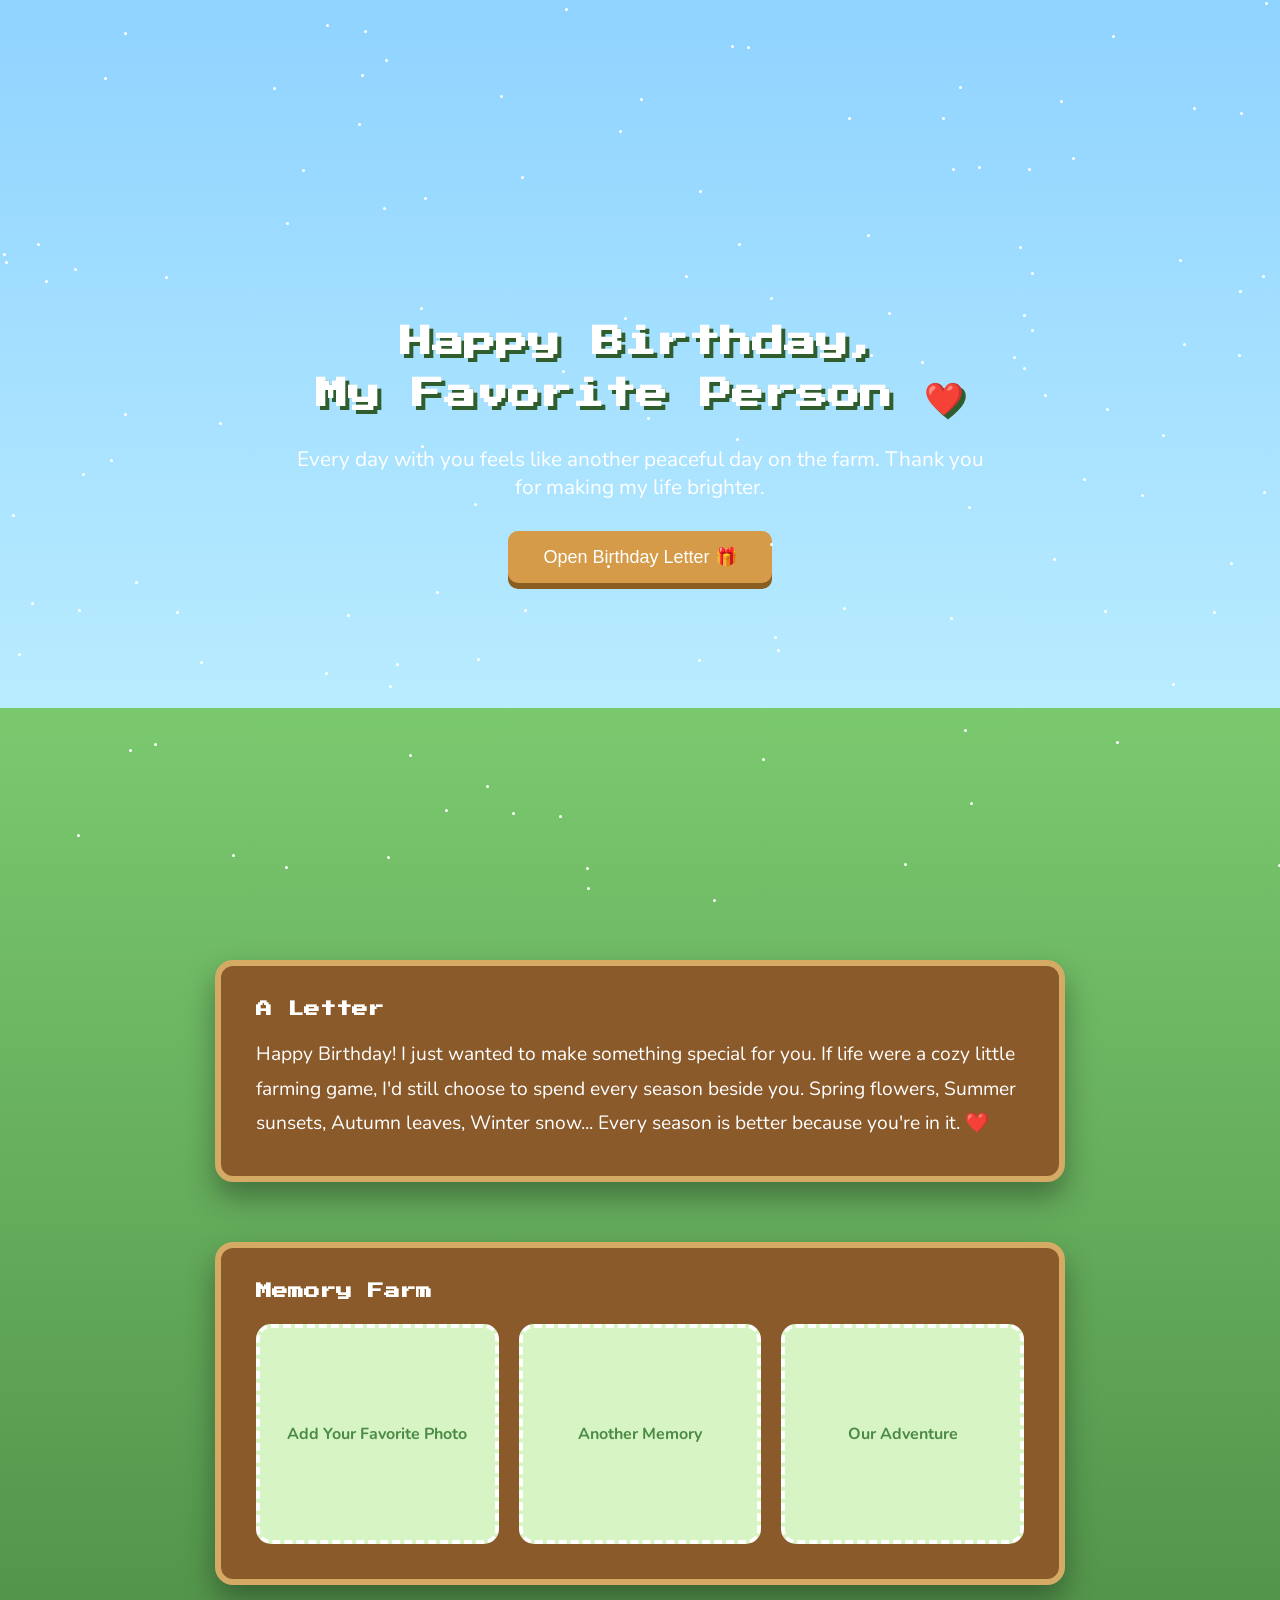
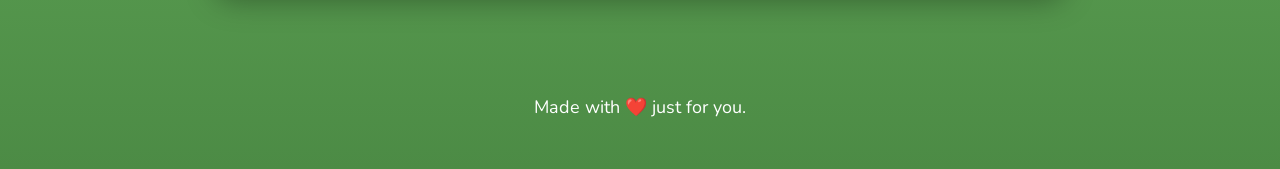
==== index.html @ 1512f456 "Add birthday celebration webpage" ====
<!DOCTYPE html>
<html lang="en">
<head>
<meta charset="UTF-8">
<meta name="viewport" content="width=device-width, initial-scale=1.0">
<title>Happy Birthday ❤️</title>

<link href="https://fonts.googleapis.com/css2?family=Press+Start+2P&family=Nunito:wght@400;700&display=swap" rel="stylesheet">

<style>
*{
margin:0;
padding:0;
box-sizing:border-box;
}

body{
font-family:Nunito,sans-serif;
background:linear-gradient(#8fd3ff,#b9ecff 40%,#7bc96f 40%,#4c8b45);
overflow-x:hidden;
color:#fff;
}

.stars{
position:fixed;
width:100%;
height:100%;
pointer-events:none;
}

.star{
position:absolute;
width:3px;
height:3px;
background:white;
border-radius:50%;
animation:twinkle 2s infinite alternate;
}

@keyframes twinkle{
from{opacity:.2;}
to{opacity:1;}
}

header{
height:100vh;
display:flex;
flex-direction:column;
justify-content:center;
align-items:center;
text-align:center;
padding:20px;
}

h1{
font-family:'Press Start 2P',cursive;
font-size:2rem;
line-height:1.6;
text-shadow:4px 4px #2f5d2e;
margin-bottom:25px;
}

.subtitle{
font-size:1.3rem;
max-width:700px;
margin-bottom:30px;
}

button{
padding:15px 35px;
border:none;
background:#d69b48;
color:white;
font-size:18px;
border-radius:10px;
cursor:pointer;
box-shadow:0 6px #8a5d20;
transition:.2s;
}

button:hover{
transform:translateY(-3px);
}

.card{
max-width:850px;
margin:60px auto;
background:#8b5a2b;
border:6px solid #d4aa65;
border-radius:18px;
padding:35px;
box-shadow:0 15px 30px rgba(0,0,0,.35);
}

.card h2{
font-family:'Press Start 2P';
margin-bottom:20px;
font-size:1rem;
}

.card p{
font-size:1.2rem;
line-height:1.8;
}

.gallery{
display:grid;
grid-template-columns:repeat(auto-fit,minmax(220px,1fr));
gap:20px;
margin-top:25px;
}

.photo{
height:220px;
background:#d7f4c5;
border:4px dashed #fff;
display:flex;
align-items:center;
justify-content:center;
color:#4c8b45;
font-weight:bold;
border-radius:15px;
}

footer{
padding:50px;
text-align:center;
font-size:18px;
}

.floating-heart{
position:fixed;
font-size:25px;
animation:float 7s linear forwards;
pointer-events:none;
}

@keyframes float{
0%{
transform:translateY(0) scale(.5);
opacity:0;
}
20%{opacity:1;}
100%{
transform:translateY(-110vh) scale(1.4);
opacity:0;
}
}
</style>
</head>

<body>

<div class="stars" id="stars"></div>

<header>

<h1>Happy Birthday,<br>My Favorite Person ❤️</h1>

<p class="subtitle">
Every day with you feels like another peaceful day on the farm.
Thank you for making my life brighter.
</p>

<button onclick="showSurprise()">Open Birthday Letter 🎁</button>

</header>

<section class="card">

<h2>A Letter</h2>

<p id="letter">
Happy Birthday!

I just wanted to make something special for you.
If life were a cozy little farming game,
I'd still choose to spend every season beside you.

Spring flowers,
Summer sunsets,
Autumn leaves,
Winter snow...

Every season is better because you're in it.

❤️
</p>

</section>

<section class="card">

<h2>Memory Farm</h2>

<div class="gallery">

<div class="photo">
Add Your Favorite Photo
</div>

<div class="photo">
Another Memory
</div>

<div class="photo">
Our Adventure
</div>

</div>

</section>

<footer>

Made with ❤️ just for you.

</footer>

<script>

for(let i=0;i<120;i++){

const star=document.createElement("div");
star.className="star";

star.style.left=Math.random()*100+"%";
star.style.top=Math.random()*100+"%";
star.style.animationDelay=Math.random()*2+"s";

document.getElementById("stars").appendChild(star);

}

function showSurprise(){

alert("Happy Birthday ❤️\n\nYou are my favorite person, and I hope this year brings you as much happiness as you've brought into my life.");

for(let i=0;i<40;i++){

setTimeout(createHeart,i*120);

}

}

function createHeart(){

const heart=document.createElement("div");

heart.className="floating-heart";
heart.innerHTML="❤️";

heart.style.left=Math.random()*100+"vw";
heart.style.bottom="-20px";

document.body.appendChild(heart);

setTimeout(()=>{
heart.remove();
},7000);

}

</script>

</body>
</html>
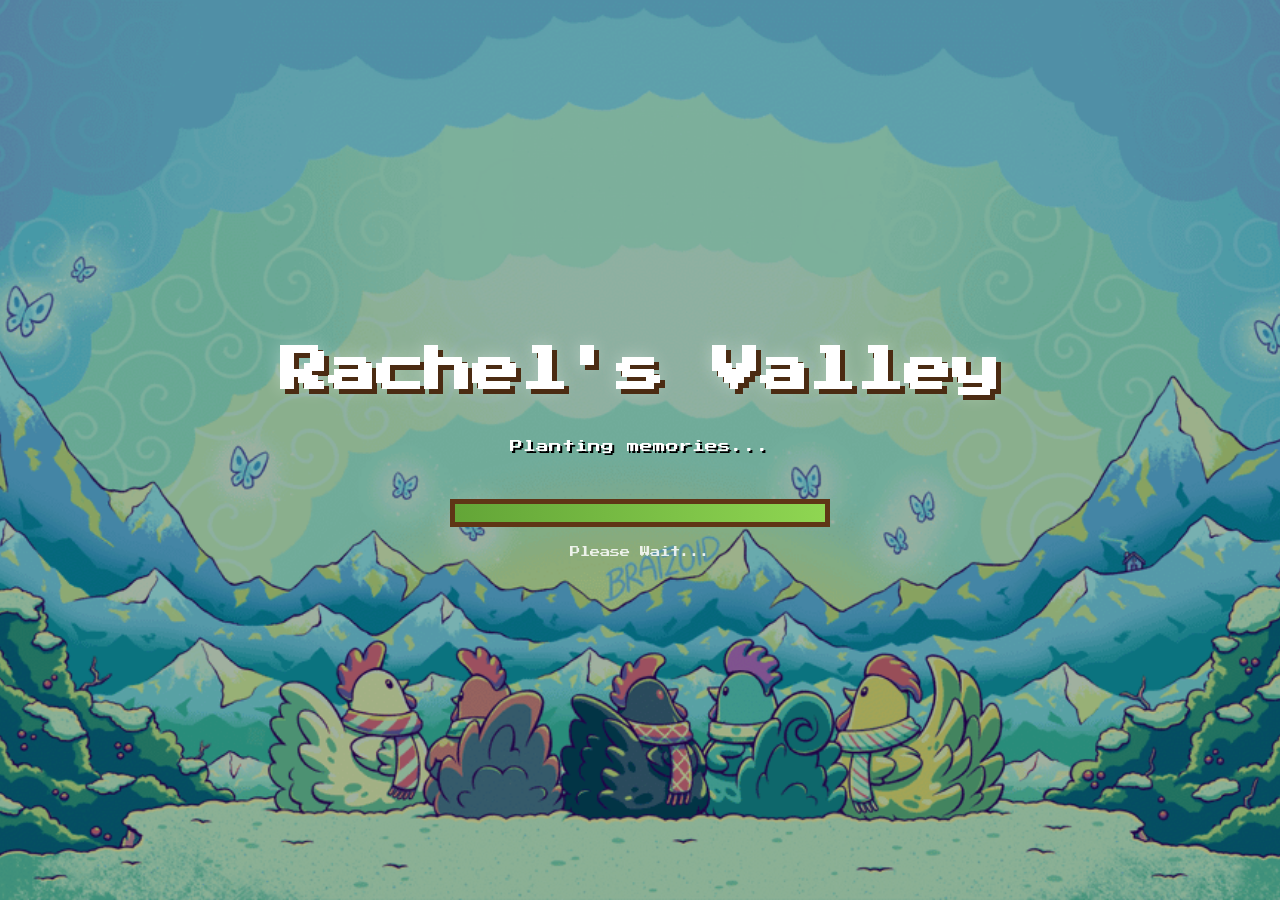
==== commit ff567bad: "Title and loading screen done" ====
--- a/index.html
+++ b/index.html
@@ -1,268 +1,258 @@
 <!DOCTYPE html>
 <html lang="en">
+
 <head>
-<meta charset="UTF-8">
-<meta name="viewport" content="width=device-width, initial-scale=1.0">
-<title>Happy Birthday ❤️</title>
-
-<link href="https://fonts.googleapis.com/css2?family=Press+Start+2P&family=Nunito:wght@400;700&display=swap" rel="stylesheet">
-
-<style>
-*{
-margin:0;
-padding:0;
-box-sizing:border-box;
-}
-
-body{
-font-family:Nunito,sans-serif;
-background:linear-gradient(#8fd3ff,#b9ecff 40%,#7bc96f 40%,#4c8b45);
-overflow-x:hidden;
-color:#fff;
-}
-
-.stars{
-position:fixed;
-width:100%;
-height:100%;
-pointer-events:none;
-}
-
-.star{
-position:absolute;
-width:3px;
-height:3px;
-background:white;
-border-radius:50%;
-animation:twinkle 2s infinite alternate;
-}
-
-@keyframes twinkle{
-from{opacity:.2;}
-to{opacity:1;}
-}
-
-header{
-height:100vh;
-display:flex;
-flex-direction:column;
-justify-content:center;
-align-items:center;
-text-align:center;
-padding:20px;
-}
-
-h1{
-font-family:'Press Start 2P',cursive;
-font-size:2rem;
-line-height:1.6;
-text-shadow:4px 4px #2f5d2e;
-margin-bottom:25px;
-}
-
-.subtitle{
-font-size:1.3rem;
-max-width:700px;
-margin-bottom:30px;
-}
-
-button{
-padding:15px 35px;
-border:none;
-background:#d69b48;
-color:white;
-font-size:18px;
-border-radius:10px;
-cursor:pointer;
-box-shadow:0 6px #8a5d20;
-transition:.2s;
-}
-
-button:hover{
-transform:translateY(-3px);
-}
-
-.card{
-max-width:850px;
-margin:60px auto;
-background:#8b5a2b;
-border:6px solid #d4aa65;
-border-radius:18px;
-padding:35px;
-box-shadow:0 15px 30px rgba(0,0,0,.35);
-}
-
-.card h2{
-font-family:'Press Start 2P';
-margin-bottom:20px;
-font-size:1rem;
-}
-
-.card p{
-font-size:1.2rem;
-line-height:1.8;
-}
-
-.gallery{
-display:grid;
-grid-template-columns:repeat(auto-fit,minmax(220px,1fr));
-gap:20px;
-margin-top:25px;
-}
-
-.photo{
-height:220px;
-background:#d7f4c5;
-border:4px dashed #fff;
-display:flex;
-align-items:center;
-justify-content:center;
-color:#4c8b45;
-font-weight:bold;
-border-radius:15px;
-}
-
-footer{
-padding:50px;
-text-align:center;
-font-size:18px;
-}
-
-.floating-heart{
-position:fixed;
-font-size:25px;
-animation:float 7s linear forwards;
-pointer-events:none;
-}
-
-@keyframes float{
-0%{
-transform:translateY(0) scale(.5);
-opacity:0;
-}
-20%{opacity:1;}
-100%{
-transform:translateY(-110vh) scale(1.4);
-opacity:0;
-}
-}
-</style>
+
+    <meta charset="UTF-8">
+    <meta name="viewport" content="width=device-width, initial-scale=1.0">
+
+    <title>Rachel's Valley</title>
+
+    <link rel="stylesheet" href="style.css">
+
+    <!-- Font -->
+    <link href="https://fonts.googleapis.com/css2?family=Press+Start+2P&display=swap" rel="stylesheet">
+
 </head>
 
 <body>
 
-<div class="stars" id="stars"></div>
-
-<header>
-
-<h1>Happy Birthday,<br>My Favorite Person ❤️</h1>
-
-<p class="subtitle">
-Every day with you feels like another peaceful day on the farm.
-Thank you for making my life brighter.
-</p>
-
-<button onclick="showSurprise()">Open Birthday Letter 🎁</button>
-
-</header>
-
-<section class="card">
-
-<h2>A Letter</h2>
-
-<p id="letter">
-Happy Birthday!
-
-I just wanted to make something special for you.
-If life were a cozy little farming game,
-I'd still choose to spend every season beside you.
-
-Spring flowers,
-Summer sunsets,
-Autumn leaves,
-Winter snow...
-
-Every season is better because you're in it.
-
-❤️
-</p>
-
-</section>
-
-<section class="card">
-
-<h2>Memory Farm</h2>
-
-<div class="gallery">
-
-<div class="photo">
-Add Your Favorite Photo
+    <!-- ===================================== -->
+    <!-- LOADING SCREEN -->
+    <!-- ===================================== -->
+
+    <section id="loading-screen">
+
+        <div class="overlay"></div>
+
+        <div class="loading-container">
+
+            <h1 class="loading-title">
+                Rachel's Valley
+            </h1>
+
+            <p id="loading-text">
+                Loading Farm...
+            </p>
+
+            <div class="loading-bar">
+
+                <div class="progress"></div>
+
+            </div>
+
+            <p class="loading-tip">
+                Please Wait...
+            </p>
+
+        </div>
+
+    </section>
+
+
+
+
+
+    <!-- ===================================== -->
+    <!-- TITLE SCREEN -->
+    <!-- ===================================== -->
+
+    <section id="title-screen">
+
+        <div class="overlay"></div>
+
+        <div class="title-content">
+
+            <h1 class="game-title">
+                Rachel's Valley
+            </h1>
+
+            <p class="subtitle">
+                A Birthday Adventure
+            </p>
+
+            <div class="menu">
+
+                <button id="load-game" class="menu-button">
+                    🌼 Load Game 🌼
+                </button>
+
+                <button class="menu-button">
+                    ⚙️ Options
+                </button>
+
+                <button class="menu-button">
+                    🚪 Exit
+                </button>
+
+            </div>
+
+            <div class="version">
+                Version 1.0
+            </div>
+
+        </div>
+
+    </section>
+
+
+<!-- Birthday Calendar -->
+
+<div class="birthday-calendar">
+
+
+    <div class="calendar-header">
+
+        ☀️ Summer
+
+    </div>
+
+
+    <div class="calendar-year">
+
+        Year 1 • Farm Journal
+
+    </div>
+
+
+    <div class="calendar-grid">
+
+
+        <!-- Weekdays -->
+
+        <span>S</span>
+        <span>M</span>
+        <span>T</span>
+        <span>W</span>
+        <span>T</span>
+        <span>F</span>
+        <span>S</span>
+
+
+        <!-- July 2026 -->
+        <!-- July 1st is Wednesday -->
+
+
+        <span></span>
+        <span></span>
+        <span></span>
+        <span>1</span>
+        <span>2</span>
+        <span>3</span>
+        <span>4</span>
+
+
+        <span>5</span>
+        <span>6</span>
+        <span>7</span>
+        <span>8</span>
+        <span>9</span>
+        <span>10</span>
+        <span>11</span>
+
+
+        <span>12</span>
+        <span>13</span>
+        <span>14</span>
+        <span>15</span>
+        <span>16</span>
+        <span>17</span>
+        <span>18</span>
+
+
+        <span>19</span>
+        <span>20</span>
+        <span>21</span>
+        <span>22</span>
+        <span>23</span>
+        <span>24</span>
+        <span>25</span>
+
+
+        <span>26</span>
+        <span>27</span>
+        <span>28</span>
+
+        <span class="birthday">
+            29
+        </span>
+
+        <span>30</span>
+        <span>31</span>
+
+
+    </div>
+
+
+    <div class="birthday-note">
+
+        🎂 July 29<br>
+        Rachel's Birthday
+
+    </div>
+
+
 </div>
 
-<div class="photo">
-Another Memory
+<!-- Music Toggle -->
+
+<button id="music-toggle" class="music-button">
+
+    🎵
+
+</button>
+
+<!-- Rachel Secret Interaction -->
+
+<div id="rachel-trigger">
+
+    ✨
+
 </div>
 
-<div class="photo">
-Our Adventure
+
+<div class="character-area hidden">
+
+    <img 
+    id="character"
+    src="assets/rachel-character.gif"
+    alt="Rachel Character">
+
+
+    <div class="dialogue-box hidden">
+
+        <p id="dialogue-text">
+            Welcome to Rachel's Valley...
+        </p>
+
+    </div>
+
 </div>
 
-</div>
-
-</section>
-
-<footer>
-
-Made with ❤️ just for you.
-
-</footer>
-
-<script>
-
-for(let i=0;i<120;i++){
-
-const star=document.createElement("div");
-star.className="star";
-
-star.style.left=Math.random()*100+"%";
-star.style.top=Math.random()*100+"%";
-star.style.animationDelay=Math.random()*2+"s";
-
-document.getElementById("stars").appendChild(star);
-
-}
-
-function showSurprise(){
-
-alert("Happy Birthday ❤️\n\nYou are my favorite person, and I hope this year brings you as much happiness as you've brought into my life.");
-
-for(let i=0;i<40;i++){
-
-setTimeout(createHeart,i*120);
-
-}
-
-}
-
-function createHeart(){
-
-const heart=document.createElement("div");
-
-heart.className="floating-heart";
-heart.innerHTML="❤️";
-
-heart.style.left=Math.random()*100+"vw";
-heart.style.bottom="-20px";
-
-document.body.appendChild(heart);
-
-setTimeout(()=>{
-heart.remove();
-},7000);
-
-}
-
-</script>
+<!-- ===================================== -->
+<!-- AUDIO -->
+<!-- ===================================== -->
+
+<audio id="background-music" loop>
+    <source src="assets/music.mp3" type="audio/mpeg">
+</audio>
+
+
+<audio id="hover-sound">
+    <source src="assets/button-hover.mp3" type="audio/mpeg">
+</audio>
+
+
+<audio id="click-sound">
+    <source src="assets/button-click.mp3" type="audio/mpeg">
+</audio>
+
+
+
+
+
+    <script src="script.js"></script>
 
 </body>
-</html>
+
+</html>
--- a/style.css
+++ b/style.css
@@ -0,0 +1,1449 @@
+/* ==========================================
+   GLOBAL
+========================================== */
+
+*{
+    margin:0;
+    padding:0;
+    box-sizing:border-box;
+}
+
+html,
+body{
+    width:100%;
+    height:100%;
+    overflow:hidden;
+}
+
+body{
+    font-family:"Press Start 2P", cursive;
+    background:#000;
+    user-select:none;
+}
+
+/* ==========================================
+   SHARED OVERLAY
+========================================== */
+
+.overlay{
+    position:absolute;
+    inset:0;
+    background:rgba(0,0,0,.30);
+}
+
+/* ==========================================
+   LOADING SCREEN
+========================================== */
+
+#loading-screen{
+
+    position:fixed;
+    inset:0;
+
+    display:flex;
+    justify-content:center;
+    align-items:center;
+
+    background:url("assets/loading-background.gif");
+    background-size:cover;
+    background-position:center;
+
+    z-index:100;
+
+    transition:
+        opacity 1.8s ease,
+        visibility 1.8s ease;
+
+}
+
+.loading-container{
+
+    position:relative;
+
+    text-align:center;
+
+    color:white;
+
+    animation:fadeUp 1.2s ease;
+
+    z-index:2;
+
+}
+
+.loading-title{
+
+    font-size:3rem;
+
+    line-height:1.2;
+
+    text-shadow:
+        5px 5px #4b2b12,
+        0 0 18px rgba(255,255,255,.35);
+
+    animation:float 3s ease-in-out infinite;
+
+}
+
+#loading-text{
+
+    margin-top:40px;
+
+    font-size:.8rem;
+
+    text-shadow:2px 2px black;
+
+    min-height:24px;
+
+}
+
+.loading-bar{
+
+    width:380px;
+    max-width:90vw;
+
+    height:28px;
+
+    margin:35px auto 20px;
+
+    border:5px solid #5f3516;
+
+    background:#eee;
+
+    overflow:hidden;
+
+}
+
+.progress{
+
+    width:0%;
+    height:100%;
+
+    background:linear-gradient(
+        to right,
+        #63a537,
+        #8fd652
+    );
+
+    animation:loading 7s linear forwards;
+
+}
+
+.loading-tip{
+
+    font-size:.65rem;
+
+    opacity:.85;
+
+}
+
+/* ==========================================
+   TITLE SCREEN
+========================================== */
+
+#title-screen{
+
+    position:fixed;
+    inset:0;
+
+    display:none;
+
+    justify-content:center;
+    align-items:center;
+
+    overflow:hidden;
+
+    background:url("assets/title-background.jpg");
+    background-size:cover;
+    background-position:center;
+
+    animation:fadeIn 2s ease;
+
+}
+
+/* Dark overlay */
+
+#title-screen .overlay{
+
+    position:absolute;
+    inset:0;
+
+    background:linear-gradient(
+        rgba(0,0,0,.15),
+        rgba(0,0,0,.25)
+    );
+
+}
+
+/* Soft sunlight behind title */
+
+#title-screen::before{
+
+    content:"";
+
+    position:absolute;
+
+    width:500px;
+    height:500px;
+
+    border-radius:50%;
+
+    top:-180px;
+    left:50%;
+
+    transform:translateX(-50%);
+
+    background:radial-gradient(
+        rgba(255,239,170,.45),
+        transparent 70%
+    );
+
+    animation:sunGlow 5s ease-in-out infinite;
+
+}
+
+/* Floating particles */
+
+#title-screen::after{
+
+    content:"";
+
+    position:absolute;
+    inset:0;
+
+    pointer-events:none;
+
+    background-image:
+
+        radial-gradient(circle, rgba(255,255,255,.7) 2px, transparent 2px),
+        radial-gradient(circle, rgba(255,255,180,.5) 2px, transparent 2px);
+
+    background-size:
+        180px 180px,
+        250px 250px;
+
+    animation:particles 25s linear infinite;
+
+    opacity:.35;
+
+}
+
+.title-content{
+
+    position:relative;
+
+    width:100%;
+    height:100%;
+
+}
+
+/* ==========================================
+   TITLE
+========================================== */
+
+.game-title{
+
+    position:absolute;
+
+    top:7%;
+
+    left:50%;
+
+    transform:translateX(-50%);
+
+    font-size:72px;
+
+    text-align:center;
+
+    color:#FFF7D7;
+
+    text-shadow:
+
+        0 4px 0 #8f5d2b,
+        0 8px 0 #6b3d16,
+        0 14px 20px rgba(0,0,0,.5);
+
+    animation:titleFloat 4s ease-in-out infinite;
+
+}
+
+/* Subtitle */
+
+.subtitle{
+
+    position:absolute;
+
+    top:21%;
+
+    left:50%;
+
+    transform:translateX(-50%);
+
+    color:white;
+
+    opacity:.9;
+
+    font-size:12px;
+
+    letter-spacing:2px;
+
+}
+
+/* ==========================================
+   MENU
+========================================== */
+
+.menu{
+
+    position:absolute;
+
+    bottom:18%;
+
+    left:50%;
+
+    transform:translateX(-50%);
+
+    display:flex;
+
+    flex-direction:column;
+
+    gap:18px;
+
+}
+
+/* ==========================================
+   BUTTONS
+========================================== */
+
+.menu-button{
+
+    width:360px;
+
+    padding:22px;
+
+    border:none;
+
+    border-radius:18px;
+
+    cursor:pointer;
+
+    font-family:"Press Start 2P";
+
+    font-size:16px;
+
+    color:#45280F;
+
+    background:linear-gradient(
+
+        #f5d487,
+        #dca95d
+
+    );
+
+    border:5px solid #73451c;
+
+    box-shadow:
+
+        0 8px 0 #5a3516,
+        0 18px 25px rgba(0,0,0,.35);
+
+    transition:
+
+        transform .2s,
+        box-shadow .2s,
+        filter .2s;
+
+}
+
+.menu-button:hover{
+
+    transform:
+
+        translateY(-4px)
+        scale(1.04);
+
+    filter:brightness(1.08);
+
+    box-shadow:
+
+        0 12px 0 #5a3516,
+        0 24px 30px rgba(0,0,0,.45);
+
+}
+
+.menu-button:active{
+
+    transform:
+
+        translateY(4px);
+
+    box-shadow:
+
+        0 4px 0 #5a3516,
+        0 8px 10px rgba(0,0,0,.35);
+
+}
+
+/* Version */
+
+.version{
+
+    position:absolute;
+
+    bottom:25px;
+
+    right:30px;
+
+    color:white;
+
+    font-size:10px;
+
+    opacity:.75;
+
+}
+
+
+
+/* ==========================================
+   ANIMATIONS
+========================================== */
+
+@keyframes titleFloat{
+
+    0%,100%{
+
+        transform:
+        translateX(-50%)
+        translateY(0);
+
+    }
+
+    50%{
+
+        transform:
+        translateX(-50%)
+        translateY(-10px);
+
+    }
+
+}
+
+@keyframes sunGlow{
+
+    0%,100%{
+
+        transform:
+        translateX(-50%)
+        scale(1);
+
+        opacity:.55;
+
+    }
+
+    50%{
+
+        transform:
+        translateX(-50%)
+        scale(1.08);
+
+        opacity:.75;
+
+    }
+
+}
+
+@keyframes particles{
+
+    from{
+
+        background-position:
+
+        0 0,
+        0 0;
+
+    }
+
+    to{
+
+        background-position:
+
+        -300px 700px,
+        250px 900px;
+
+    }
+
+}
+
+/* ==========================================
+   MENU
+========================================== */
+
+.menu{
+
+    display:flex;
+
+    flex-direction:column;
+
+    align-items:center;
+
+    gap:20px;
+
+}
+
+.menu-button{
+
+    width:340px;
+
+    padding:20px;
+
+    font-family:"Press Start 2P", cursive;
+
+    font-size:.85rem;
+
+    color:#43270f;
+
+    background:linear-gradient(
+        #f7d98c,
+        #dbab63
+    );
+
+    border:5px solid #6a3f17;
+
+    border-radius:16px;
+
+    cursor:pointer;
+
+    transition:
+        transform .18s,
+        box-shadow .18s,
+        filter .18s;
+
+    box-shadow:
+        0 8px #5b3516,
+        0 15px 22px rgba(0,0,0,.35);
+
+}
+
+.menu-button:hover{
+
+    transform:
+        translateY(-4px)
+        scale(1.04);
+
+    filter:brightness(1.05);
+
+    box-shadow:
+        0 12px #5b3516,
+        0 18px 28px rgba(0,0,0,.45);
+
+}
+
+.menu-button:active{
+
+    transform:translateY(5px);
+
+    box-shadow:
+        0 3px #5b3516,
+        0 6px 10px rgba(0,0,0,.35);
+
+}
+
+/* ==========================================
+   VERSION
+========================================== */
+
+.version{
+
+    position:fixed;
+
+    bottom:25px;
+
+    right:25px;
+
+    color:white;
+
+    font-size:.55rem;
+
+    opacity:.75;
+
+}
+
+/* ==========================================
+   ANIMATIONS
+========================================== */
+
+@keyframes loading{
+
+    from{
+        width:0%;
+    }
+
+    to{
+        width:100%;
+    }
+
+}
+
+@keyframes float{
+
+    0%{
+        transform:translateY(0px);
+    }
+
+    50%{
+        transform:translateY(-8px);
+    }
+
+    100%{
+        transform:translateY(0px);
+    }
+
+}
+
+@keyframes fadeIn{
+
+    from{
+        opacity:0;
+    }
+
+    to{
+        opacity:1;
+    }
+
+}
+
+@keyframes fadeUp{
+
+    from{
+
+        opacity:0;
+
+        transform:
+            translateY(20px);
+
+    }
+
+    to{
+
+        opacity:1;
+
+        transform:
+            translateY(0);
+
+    }
+
+}
+
+/* ==========================================
+   RESPONSIVE
+========================================== */
+
+@media (max-width:768px){
+
+    .game-title{
+
+        font-size:2.2rem;
+
+    }
+
+    .loading-title{
+
+        font-size:2rem;
+
+    }
+
+    .menu-button{
+
+        width:280px;
+
+        font-size:.72rem;
+
+    }
+
+}
+
+/* ==========================================
+   MUSIC BUTTON
+========================================== */
+
+
+.music-button{
+
+    position:absolute;
+
+    top:25px;
+
+    left:25px;
+
+
+    width:55px;
+
+    height:55px;
+
+
+    border-radius:12px;
+
+
+    border:4px solid #6a3f17;
+
+
+    background:linear-gradient(
+        #f7d98c,
+        #dbab63
+    );
+
+
+    font-size:25px;
+
+
+    cursor:pointer;
+
+
+    display:flex;
+
+    justify-content:center;
+
+    align-items:center;
+
+
+    box-shadow:
+
+        0 6px #5b3516,
+        0 10px 20px rgba(0,0,0,.35);
+
+
+    transition:
+
+        transform .2s,
+        filter .2s;
+
+
+    z-index:10;
+
+
+}
+
+
+.music-button:hover{
+
+
+    transform:
+
+        translateY(-4px)
+        scale(1.08);
+
+
+    filter:brightness(1.15);
+
+
+}
+
+
+
+.music-button:active{
+
+
+    transform:
+
+        translateY(3px);
+
+
+    box-shadow:
+
+        0 3px #5b3516;
+
+
+}
+
+
+
+.music-button.muted{
+
+
+    opacity:.75;
+
+}
+
+/* ==========================================
+   CHARACTER DIALOGUE
+========================================== */
+
+
+.character-area{
+
+    position:absolute;
+
+    left:8%;
+
+    bottom:18%;
+
+    display:flex;
+
+    align-items:center;
+
+    gap:25px;
+
+
+    z-index:5;
+
+}
+
+
+
+#character{
+
+    width:180px;
+
+    max-height:260px;
+
+    object-fit:contain;
+
+    image-rendering:auto;
+
+    filter:
+        drop-shadow(0 8px 6px rgba(0,0,0,.35));
+
+}
+
+.character-area::after{
+
+    content:"";
+
+    position:absolute;
+
+    width:180px;
+
+    height:40px;
+
+    bottom:-10px;
+
+    left:20px;
+
+    background:rgba(255,230,150,.35);
+
+    border-radius:50%;
+
+    filter:blur(15px);
+
+    z-index:-1;
+
+}
+
+
+/* Stardew style speech bubble */
+
+.dialogue-box{
+
+
+    width:330px;
+
+
+    min-height:120px;
+
+
+    background:#fff8dc;
+
+
+    border:6px solid #6a3f17;
+
+
+    border-radius:18px;
+
+
+    padding:25px;
+
+
+    box-shadow:
+
+        0 8px 0 #5b3516,
+        0 15px 25px rgba(0,0,0,.35);
+
+
+    position:relative;
+
+
+}
+
+
+
+/* little speech pointer */
+
+.dialogue-box::before{
+
+
+    content:"";
+
+
+    position:absolute;
+
+
+    left:-20px;
+
+
+    top:45px;
+
+
+    border-width:12px 20px 12px 0;
+
+
+    border-style:solid;
+
+
+    border-color:transparent #6a3f17 transparent transparent;
+
+
+}
+
+
+
+
+#dialogue-text{
+
+
+    font-size:13px;
+
+    line-height:1.8;
+
+
+    color:#43270f;
+
+
+    animation:
+
+        textFade 1s ease;
+
+}
+
+
+
+
+
+@keyframes characterFloat{
+
+
+    0%,100%{
+
+        transform:translateY(0);
+
+    }
+
+
+    50%{
+
+        transform:translateY(-10px);
+
+    }
+
+}
+
+
+
+@keyframes textFade{
+
+
+    from{
+
+        opacity:0;
+
+        transform:translateY(10px);
+
+    }
+
+
+    to{
+
+        opacity:1;
+
+        transform:translateY(0);
+
+    }
+
+}
+
+/* ==========================================
+   RACHEL SECRET BUTTON
+========================================== */
+
+
+#rachel-trigger{
+
+    position:absolute;
+
+    right:10%;
+
+    bottom:12%;
+
+
+    width:70px;
+
+    height:70px;
+
+
+    border-radius:50%;
+
+
+    display:flex;
+
+    justify-content:center;
+
+    align-items:center;
+
+
+    font-size:35px;
+
+
+    cursor:pointer;
+
+
+    background:rgba(255,240,170,.8);
+
+
+    border:5px solid #8f5d2b;
+
+
+    box-shadow:
+
+        0 0 25px gold,
+        0 0 50px rgba(255,215,100,.8);
+
+
+    animation:
+
+        glowPulse 2s infinite;
+
+
+    z-index:10;
+
+}
+
+
+
+
+#rachel-trigger:hover{
+
+    transform:scale(1.15);
+
+}
+
+
+
+
+/* Hidden states */
+
+
+.hidden{
+
+    opacity:0;
+
+    pointer-events:none;
+
+}
+
+
+
+
+.character-area{
+
+    transition:
+
+        opacity 2s ease,
+        transform 2s ease;
+
+}
+
+
+
+
+.character-area.show{
+
+    opacity:1;
+
+    pointer-events:auto;
+
+    animation:characterAppear 2s ease;
+
+}
+
+
+
+
+.dialogue-box.show{
+
+    animation:
+
+        dialogueAppear 1.5s ease;
+
+    opacity:1;
+
+}
+
+
+
+
+
+@keyframes glowPulse{
+
+
+    0%,100%{
+
+        transform:scale(1);
+
+        box-shadow:
+
+        0 0 20px gold;
+
+    }
+
+
+    50%{
+
+        transform:scale(1.15);
+
+        box-shadow:
+
+        0 0 45px gold;
+
+    }
+
+
+}
+
+
+
+
+
+@keyframes characterAppear{
+
+
+    from{
+
+        opacity:0;
+
+        transform:
+
+        translateY(40px);
+
+    }
+
+
+    to{
+
+        opacity:1;
+
+        transform:
+
+        translateY(0);
+
+    }
+
+
+}
+
+
+
+
+@keyframes dialogueAppear{
+
+
+    from{
+
+        opacity:0;
+
+        transform:
+
+        translateX(-30px);
+
+    }
+
+
+    to{
+
+        opacity:1;
+
+        transform:
+
+        translateX(0);
+
+    }
+
+}
+
+/* ==========================================
+   STARDEW BIRTHDAY CALENDAR
+========================================== */
+
+
+.birthday-calendar{
+
+
+    position:absolute;
+
+
+    top:25px;
+
+    right:25px;
+
+
+    width:220px;
+
+
+    padding:14px;
+
+
+    background:
+
+    linear-gradient(
+        #f8dfa0,
+        #d7a45b
+    );
+
+
+    border:5px solid #6a3f17;
+
+
+    border-radius:14px;
+
+
+    box-shadow:
+
+        0 7px 0 #4b2b12,
+        0 15px 25px rgba(0,0,0,.35);
+
+
+    color:#43270f;
+
+
+    z-index:8;
+
+
+    animation:
+
+    calendarFloat 4s ease-in-out infinite;
+
+
+}
+
+
+
+/* Header */
+
+
+.calendar-header{
+
+
+    text-align:center;
+
+
+    font-size:14px;
+
+
+    margin-bottom:5px;
+
+
+    color:#fff7d7;
+
+
+    text-shadow:
+
+    2px 2px #6a3f17;
+
+
+}
+
+
+
+.calendar-year{
+
+
+    text-align:center;
+
+
+    font-size:8px;
+
+
+    margin-bottom:12px;
+
+
+}
+
+
+
+
+/* Grid */
+
+
+.calendar-grid{
+
+
+    display:grid;
+
+
+    grid-template-columns:
+
+    repeat(7,1fr);
+
+
+    gap:4px;
+
+
+    text-align:center;
+
+
+    font-size:9px;
+
+
+}
+
+
+
+.calendar-grid span{
+
+
+    width:22px;
+
+    height:22px;
+
+
+    display:flex;
+
+
+    justify-content:center;
+
+
+    align-items:center;
+
+
+}
+
+
+
+
+
+/* Weekday row */
+
+
+.calendar-grid span:nth-child(-n+7){
+
+
+    font-weight:bold;
+
+
+    color:#6a3f17;
+
+
+}
+
+
+
+
+/* Rachel Birthday */
+
+
+.birthday{
+
+    background:#ff9fb4;
+
+    border-radius:50%;
+
+    color:white;
+
+    font-weight:bold;
+
+    animation:
+    birthdayPulse 1.5s infinite;
+
+}
+
+
+
+
+.birthday-note{
+
+
+    margin-top:10px;
+
+
+    padding-top:8px;
+
+
+    text-align:center;
+
+
+    border-top:
+
+    2px solid #8f5d2b;
+
+
+    font-size:9px;
+
+
+    line-height:1.8;
+
+
+}
+
+
+
+
+
+.birthday-calendar:hover{
+
+
+    transform:scale(1.03);
+
+
+}
+
+
+
+
+@keyframes birthdayPulse{
+
+
+    0%,100%{
+
+
+        box-shadow:
+
+        0 0 5px #ff9fb4;
+
+
+    }
+
+
+    50%{
+
+
+        box-shadow:
+
+        0 0 18px #ff9fb4;
+
+
+    }
+
+
+}
+
+
+
+@keyframes calendarFloat{
+
+
+    0%,100%{
+
+
+        transform:translateY(0);
+
+
+    }
+
+
+    50%{
+
+
+        transform:translateY(-4px);
+
+
+    }
+
+
+}
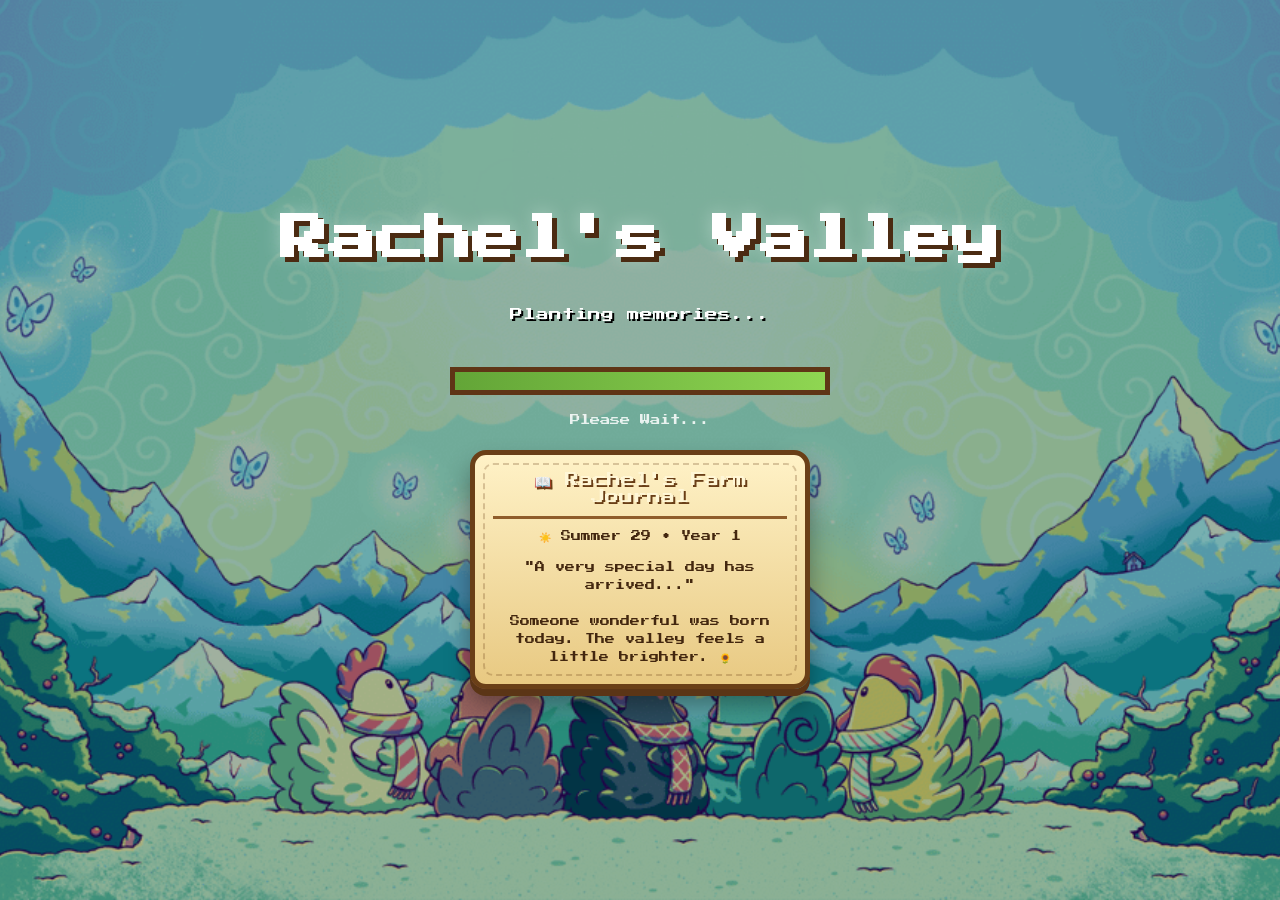
==== commit 8ed4ac44: "Second page" ====
--- a/index.html
+++ b/index.html
@@ -41,9 +41,41 @@
 
             </div>
 
-            <p class="loading-tip">
-                Please Wait...
-            </p>
+<p class="loading-tip">
+    Please Wait...
+</p>
+
+
+<!-- Farm Journal Card -->
+
+<div class="farm-journal">
+
+    <div class="journal-title">
+        📖 Rachel's Farm Journal
+    </div>
+
+
+    <div class="journal-divider"></div>
+
+
+    <div class="journal-day">
+        ☀️ Summer 29 • Year 1
+    </div>
+
+
+    <div class="journal-note">
+
+        "A very special day has arrived..."
+
+        <br><br>
+
+        Someone wonderful was born today. 
+        The valley feels a little brighter. 🌻
+
+    </div>
+
+
+</div>
 
         </div>
 
@@ -194,6 +226,77 @@
 
 </div>
 
+<!-- Mailbox -->
+
+<div id="mailbox">
+
+    📬
+
+    <span class="mail-label">
+        Mail
+    </span>
+
+</div>
+
+
+<!-- Love Letter Popup -->
+
+<div id="letter-overlay" class="hidden">
+
+    <div class="love-letter">
+
+        <button id="close-letter">
+            ✕
+        </button>
+
+
+        <h2>
+            📜 A Letter For Rachel
+        </h2>
+
+
+        <div class="letter-divider"></div>
+
+
+        <p>
+
+        Dear Rachel,
+
+        <br><br>
+
+        Welcome to Rachel's Valley.
+
+        <br><br>
+
+        Today is a very special day because
+        someone wonderful was born.
+
+        <br><br>
+
+        Thank you for filling my world with
+        happiness, laughter, and love.
+
+        <br><br>
+
+        I hope this little valley reminds you
+        how much you mean to me.
+
+        <br><br>
+
+        Happy Birthday ❤️
+
+        <br><br>
+
+        Love,
+        <br>
+        Alfredo
+
+        </p>
+
+
+    </div>
+
+</div>
 <!-- Music Toggle -->
 
 <button id="music-toggle" class="music-button">
--- a/style.css
+++ b/style.css
@@ -64,6 +64,8 @@
 
     color:white;
 
+    max-height:90vh;
+
     animation:fadeUp 1.2s ease;
 
     z-index:2;
@@ -1446,4 +1448,474 @@
     }
 
 
+}
+
+/* ==========================================
+   FARM JOURNAL LOADING CARD
+========================================== */
+
+
+.farm-journal{
+
+    width:340px;
+
+    margin:25px auto 0;
+
+
+    background:
+
+    linear-gradient(
+        #fff2c7,
+        #e8c982
+    );
+
+
+    border:5px solid #6a3f17;
+
+
+    border-radius:16px;
+
+
+    padding:18px;
+
+
+    color:#43270f;
+
+
+    box-shadow:
+
+        0 7px 0 #5b3516,
+        0 15px 25px rgba(0,0,0,.35);
+
+
+    animation:
+
+        journalFade 2s ease,
+        journalFloat 4s ease-in-out infinite;
+
+
+    position:relative;
+
+}
+
+
+/* little paper texture */
+
+.farm-journal::before{
+
+    content:"";
+
+
+    position:absolute;
+
+    inset:8px;
+
+
+    border:2px dashed rgba(106,63,23,.25);
+
+
+    border-radius:10px;
+
+
+    pointer-events:none;
+
+}
+
+
+
+.journal-title{
+
+
+    font-size:14px;
+
+
+    text-align:center;
+
+
+    color:#fff7d7;
+
+
+    text-shadow:
+
+        2px 2px #6a3f17;
+
+
+    margin-bottom:12px;
+
+}
+
+
+
+.journal-divider{
+
+
+    height:3px;
+
+
+    background:#8f5d2b;
+
+
+    margin-bottom:12px;
+
+}
+
+
+
+.journal-day{
+
+
+    text-align:center;
+
+
+    font-size:10px;
+
+
+    margin-bottom:15px;
+
+
+}
+
+
+
+.journal-note{
+
+
+    text-align:center;
+
+
+    font-size:10px;
+
+
+    line-height:1.8;
+
+}
+
+
+
+@keyframes journalFade{
+
+
+    from{
+
+        opacity:0;
+
+        transform:translateY(20px);
+
+    }
+
+
+    to{
+
+        opacity:1;
+
+        transform:translateY(0);
+
+    }
+
+}
+
+
+
+@keyframes journalFloat{
+
+
+    0%,100%{
+
+        transform:translateY(0);
+
+    }
+
+
+    50%{
+
+        transform:translateY(-5px);
+
+    }
+
+}
+
+/* ==========================================
+   MAILBOX
+========================================== */
+
+
+#mailbox{
+
+    position:absolute;
+
+    left:10%;
+
+    bottom:12%;
+
+
+    width:75px;
+
+    height:75px;
+
+
+    background:#b94b3f;
+
+
+    border:5px solid #6a3f17;
+
+
+    border-radius:12px;
+
+
+    display:flex;
+
+    justify-content:center;
+
+    align-items:center;
+
+
+    font-size:38px;
+
+
+    cursor:pointer;
+
+
+    box-shadow:
+
+        0 8px #5b3516,
+        0 15px 25px rgba(0,0,0,.35);
+
+
+    animation:
+
+        mailboxFloat 3s ease-in-out infinite;
+
+
+    z-index:10;
+
+}
+
+
+
+#mailbox:hover{
+
+    transform:scale(1.15) rotate(-5deg);
+
+    filter:brightness(1.15);
+
+}
+
+
+
+.mail-label{
+
+    position:absolute;
+
+    bottom:-35px;
+
+
+    font-size:10px;
+
+    color:white;
+
+    opacity:.8;
+
+}
+
+
+
+
+@keyframes mailboxFloat{
+
+
+    0%,100%{
+
+        transform:translateY(0);
+
+    }
+
+
+    50%{
+
+        transform:translateY(-8px);
+
+    }
+
+}
+
+
+/* ==========================================
+   LOVE LETTER POPUP
+========================================== */
+
+
+#letter-overlay{
+
+    position:fixed;
+
+    inset:0;
+
+
+    background:rgba(0,0,0,.55);
+
+
+    display:flex;
+
+    justify-content:center;
+
+    align-items:center;
+
+
+    z-index:50;
+
+
+}
+
+
+
+#letter-overlay.hidden{
+
+    display:none;
+
+}
+
+
+
+.love-letter{
+
+    width:420px;
+
+
+    max-width:90%;
+
+
+    background:
+
+    linear-gradient(
+        #fff5d5,
+        #e7c77c
+    );
+
+
+    border:7px solid #6a3f17;
+
+
+    border-radius:18px;
+
+
+    padding:35px;
+
+
+    color:#43270f;
+
+
+    text-align:center;
+
+
+    box-shadow:
+
+        0 10px #5b3516,
+        0 20px 40px rgba(0,0,0,.5);
+
+
+    animation:
+
+        letterOpen .8s ease;
+
+}
+
+
+
+.love-letter h2{
+
+    color:#fff7d7;
+
+
+    text-shadow:
+
+        2px 2px #6a3f17;
+
+
+    font-size:16px;
+
+}
+
+
+
+.letter-divider{
+
+    height:3px;
+
+    background:#8f5d2b;
+
+    margin:20px 0;
+
+}
+
+
+
+.love-letter p{
+
+    font-size:11px;
+
+    line-height:2;
+
+}
+
+
+
+#close-letter{
+
+    position:absolute;
+
+    margin-left:350px;
+
+
+    border:none;
+
+
+    background:#b94b3f;
+
+
+    color:white;
+
+
+    width:35px;
+
+    height:35px;
+
+
+    border-radius:50%;
+
+
+    cursor:pointer;
+
+
+}
+
+
+
+@keyframes letterOpen{
+
+
+    from{
+
+        opacity:0;
+
+        transform:
+
+        scale(.7)
+
+        translateY(40px);
+
+    }
+
+
+    to{
+
+        opacity:1;
+
+        transform:
+
+        scale(1)
+
+        translateY(0);
+
+    }
+
 }
